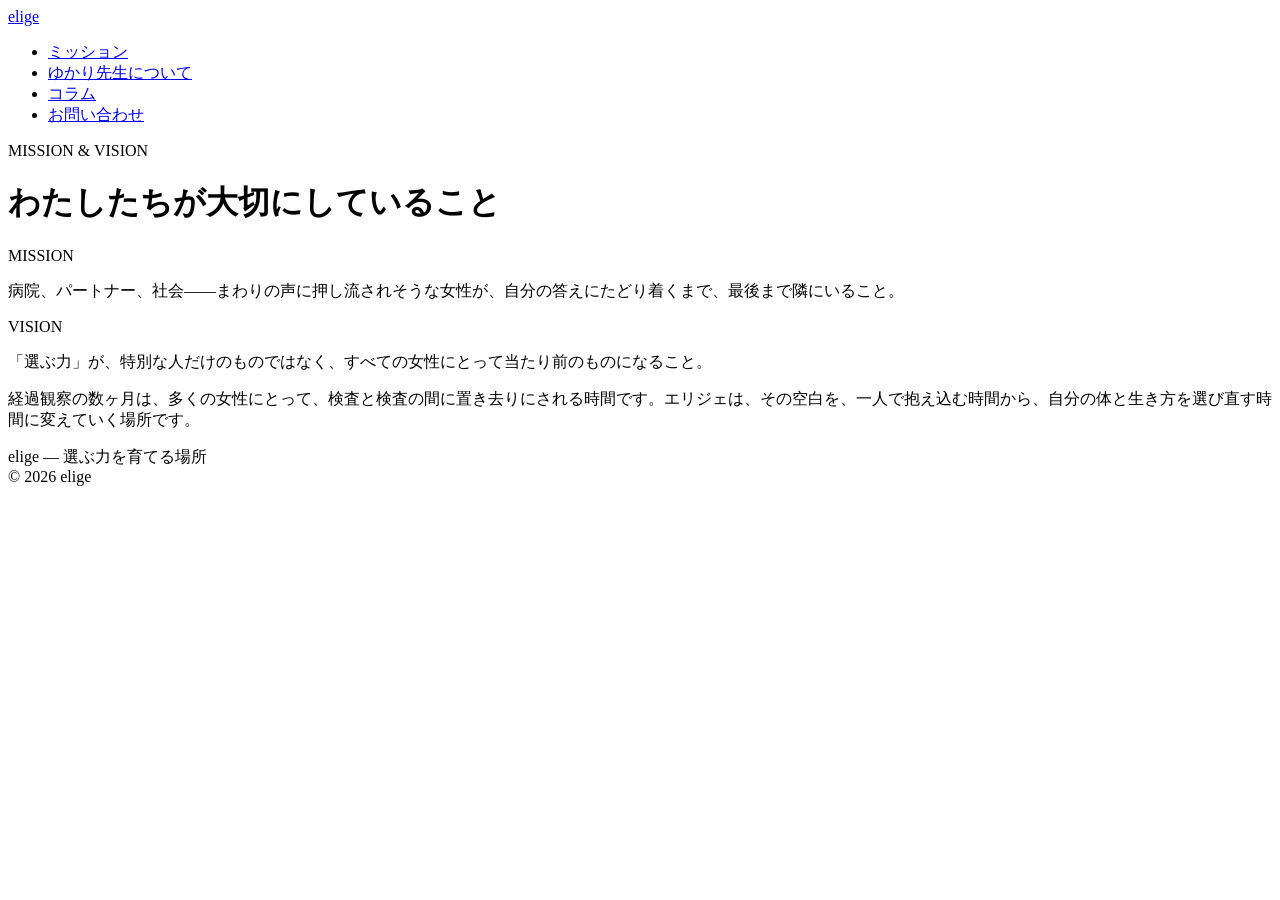
==== mission.html @ 47a7da78 "Add files via upload" ====
<!DOCTYPE html>
<html lang="ja">
<head>
<meta charset="UTF-8">
<meta name="viewport" content="width=device-width, initial-scale=1.0">
<title>ミッション・ビジョン | elige（エリジェ）</title>
<meta name="description" content="病院、パートナー、社会——まわりの声に押し流されそうな女性が、自分の答えにたどり着くまで、最後まで隣にいること。エリジェのミッションとビジョン。">

<link rel="preconnect" href="https://fonts.googleapis.com">
<link rel="preconnect" href="https://fonts.gstatic.com" crossorigin>
<link href="https://fonts.googleapis.com/css2?family=Cormorant+Garamond:ital,wght@0,500;1,500&family=Zen+Old+Mincho:wght@400;600&family=Noto+Sans+JP:wght@400;500&display=swap" rel="stylesheet">
<link rel="stylesheet" href="style.css">
</head>
<body>

<nav class="site-nav">
  <a href="index.html" class="logo">elige</a>
  <ul>
    <li><a href="mission.html">ミッション</a></li>
    <li><a href="about.html">ゆかり先生について</a></li>
    <li><a href="columns.html">コラム</a></li>
    <li><a href="contact.html">お問い合わせ</a></li>
  </ul>
</nav>

<header class="hero">
  <div class="eyebrow">MISSION &amp; VISION</div>
  <h1>わたしたちが大切にしていること</h1>
</header>

<section class="statement">
  <div class="rule"></div>
  <div class="pair">
    <div>
      <div class="label">MISSION</div>
      <p>病院、パートナー、社会——まわりの声に押し流されそうな女性が、自分の答えにたどり着くまで、最後まで隣にいること。</p>
    </div>
    <div>
      <div class="label">VISION</div>
      <p>「選ぶ力」が、特別な人だけのものではなく、すべての女性にとって当たり前のものになること。</p>
    </div>
  </div>
</section>

<section class="section">
  <p>経過観察の数ヶ月は、多くの女性にとって、検査と検査の間に置き去りにされる時間です。エリジェは、その空白を、一人で抱え込む時間から、自分の体と生き方を選び直す時間に変えていく場所です。</p>
</section>

<footer class="site-footer">
  <div class="wrap">
    <div class="tagline">elige — 選ぶ力を育てる場所</div>
    <div class="copy">© 2026 elige</div>
  </div>
</footer>

</body>
</html>
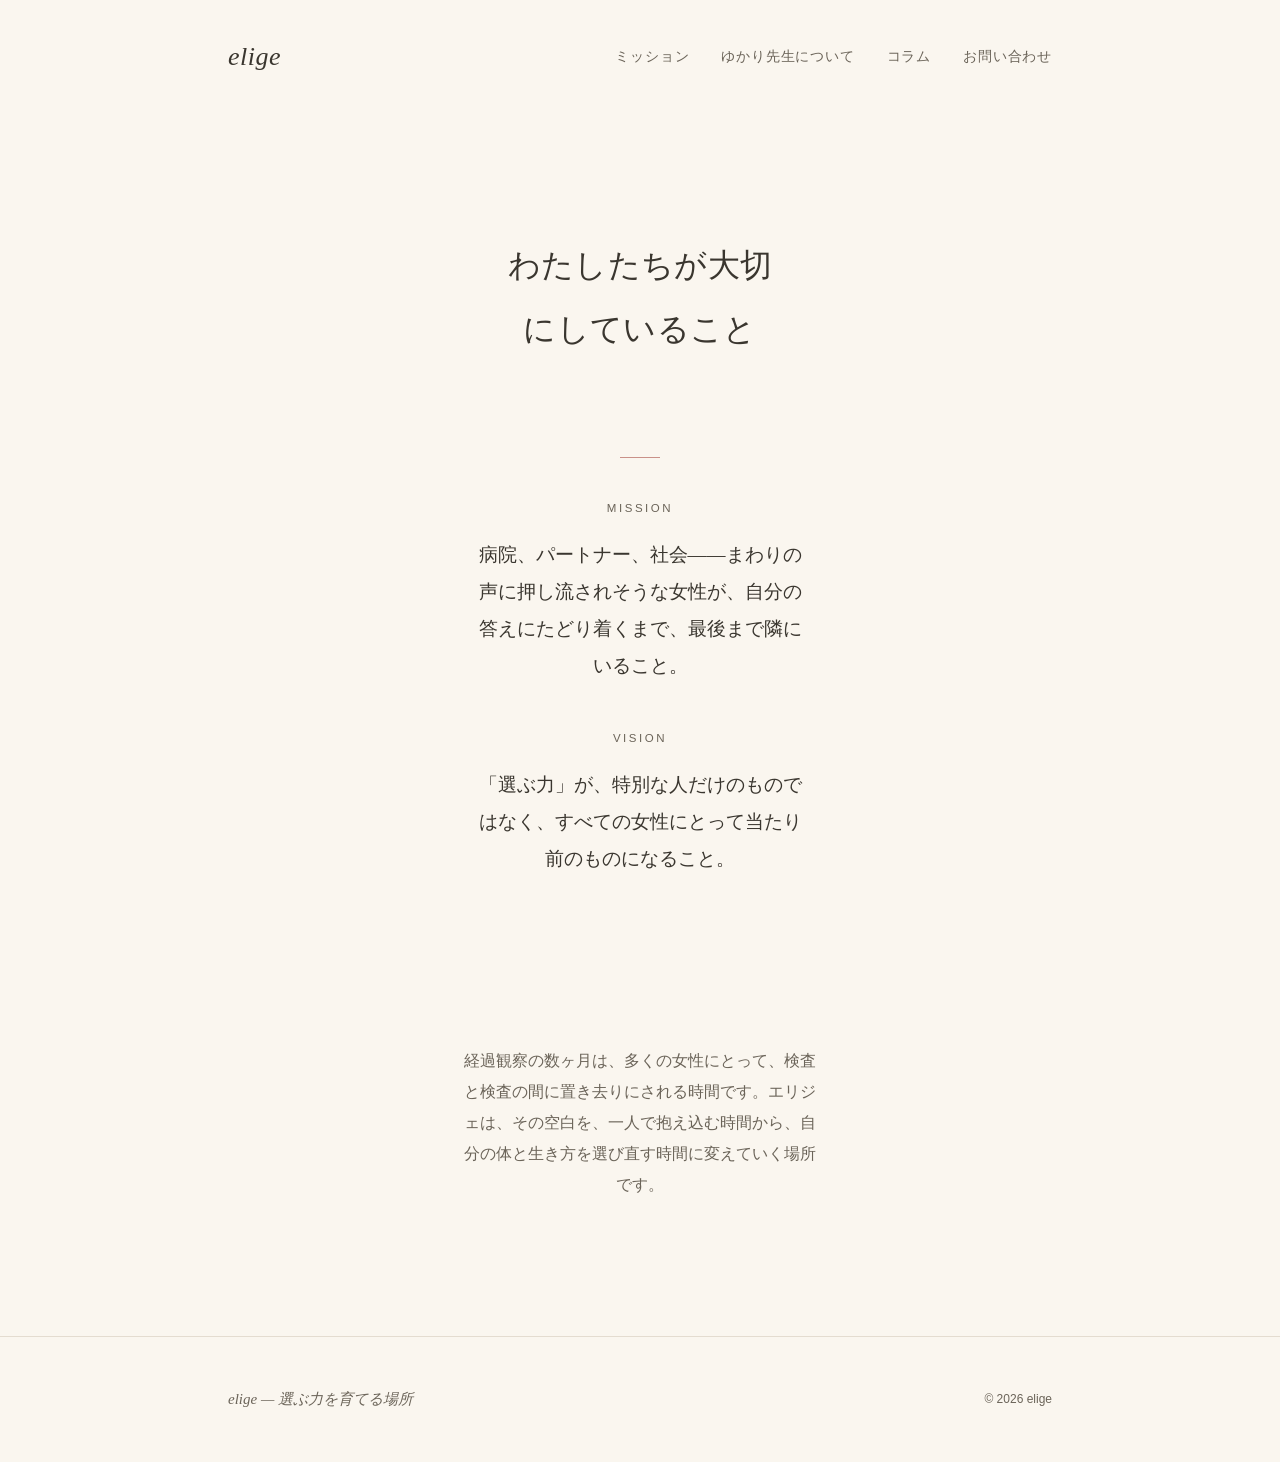
==== commit 25f7a28f: "Add files via upload" ====
--- a/mission.html
+++ b/mission.html
@@ -23,12 +23,11 @@
   </ul>
 </nav>
 
-<header class="hero">
-  <div class="eyebrow">MISSION &amp; VISION</div>
+<header class="hero" style="padding-bottom:48px;">
   <h1>わたしたちが大切にしていること</h1>
 </header>
 
-<section class="statement">
+<section class="statement" style="padding-top:8px;">
   <div class="rule"></div>
   <div class="pair">
     <div>
--- a/style.css
+++ b/style.css
@@ -0,0 +1,478 @@
+/* ==========================================================================
+   elige — shared styles
+   ========================================================================== */
+
+:root {
+  --cream: #FAF6EF;
+  --cream-deep: #F2EBDD;
+  --ink: #3A362F;
+  --ink-soft: #6B6459;
+  --rose: #C99189;
+  --rose-soft: #E9D3CC;
+  --sage: #8B9471;
+  --sage-deep: #5B6647;
+  --line: #E4DCD0;
+
+  --font-display: 'Cormorant Garamond', serif;
+  --font-body: 'Zen Old Mincho', serif;
+  --font-ui: 'Noto Sans JP', sans-serif;
+
+  --max-width: 880px;
+}
+
+* { box-sizing: border-box; }
+
+html { scroll-behavior: smooth; }
+
+body {
+  margin: 0;
+  background: var(--cream);
+  color: var(--ink);
+  font-family: var(--font-body);
+  font-size: 17px;
+  line-height: 1.9;
+  -webkit-font-smoothing: antialiased;
+}
+
+a { color: inherit; }
+
+img { max-width: 100%; display: block; }
+
+.wrap {
+  max-width: var(--max-width);
+  margin: 0 auto;
+  padding: 0 28px;
+}
+
+/* ---- Nav ---- */
+
+.site-nav {
+  display: flex;
+  align-items: center;
+  justify-content: space-between;
+  padding: 32px 28px;
+  max-width: var(--max-width);
+  margin: 0 auto;
+}
+
+.site-nav .logo {
+  font-family: var(--font-display);
+  font-style: italic;
+  font-size: 26px;
+  font-weight: 500;
+  letter-spacing: 0.02em;
+  text-decoration: none;
+  color: var(--ink);
+}
+
+.site-nav ul {
+  list-style: none;
+  display: flex;
+  gap: 32px;
+  margin: 0;
+  padding: 0;
+  font-family: var(--font-ui);
+  font-size: 13.5px;
+  letter-spacing: 0.06em;
+}
+
+.site-nav a { text-decoration: none; }
+.site-nav ul a { color: var(--ink-soft); transition: color .2s ease; }
+.site-nav ul a:hover { color: var(--rose); }
+
+/* ---- Hero ---- */
+
+.hero {
+  position: relative;
+  padding: 120px 28px 100px;
+  max-width: 640px;
+  margin: 0 auto;
+  text-align: center;
+}
+
+.hero .eyebrow {
+  font-family: var(--font-ui);
+  font-size: 11.5px;
+  letter-spacing: 0.24em;
+  color: var(--ink-soft);
+  margin-bottom: 40px;
+}
+
+.hero h1 {
+  font-family: var(--font-body);
+  font-weight: 500;
+  font-size: clamp(24px, 3.6vw, 32px);
+  line-height: 2;
+  margin: 0 auto 40px;
+  max-width: 17ch;
+  letter-spacing: 0.01em;
+}
+
+.hero h1 .accent { color: var(--rose); }
+
+.hero p.lede {
+  font-size: 15.5px;
+  color: var(--ink-soft);
+  max-width: 42ch;
+  margin: 0 auto 48px;
+  line-height: 2;
+}
+
+.tendril {
+  position: absolute;
+  right: 8px;
+  top: 8px;
+  width: 92px;
+  opacity: 0.4;
+}
+
+.top-illustration {
+  display: flex;
+  justify-content: center;
+  padding: 8px 0 12px;
+}
+.top-illustration svg { width: 180px; height: auto; }
+
+/* ---- Buttons ---- */
+
+.btn {
+  display: inline-flex;
+  align-items: center;
+  gap: 10px;
+  font-family: var(--font-ui);
+  font-size: 14px;
+  letter-spacing: 0.04em;
+  text-decoration: none;
+  padding: 15px 30px;
+  border-radius: 999px;
+  transition: transform .2s ease, box-shadow .2s ease;
+}
+
+.btn-primary {
+  background: var(--rose);
+  color: var(--cream);
+}
+.btn-primary:hover { transform: translateY(-1px); box-shadow: 0 8px 20px -8px rgba(201,145,137,0.6); }
+
+.btn-ghost {
+  border: 1px solid var(--ink);
+  color: var(--ink);
+}
+.btn-ghost:hover { background: var(--ink); color: var(--cream); }
+
+/* ---- Divider ---- */
+
+.divider {
+  display: flex;
+  justify-content: center;
+  padding: 8px 0 48px;
+}
+.divider svg { width: 64px; height: 24px; opacity: 0.5; }
+
+/* ---- Quiet statement block (replaces colored strip) ---- */
+
+.statement {
+  padding: 96px 28px;
+  max-width: 620px;
+  margin: 0 auto;
+  text-align: center;
+}
+.statement .rule {
+  width: 40px;
+  height: 1px;
+  background: var(--rose);
+  margin: 0 auto 40px;
+}
+.statement .pair {
+  display: grid;
+  gap: 44px;
+}
+.statement .label {
+  font-family: var(--font-ui);
+  font-size: 11.5px;
+  letter-spacing: 0.22em;
+  color: var(--ink-soft);
+  margin-bottom: 16px;
+}
+.statement p {
+  font-family: var(--font-body);
+  font-size: 19px;
+  line-height: 1.95;
+  color: var(--ink);
+  margin: 0 auto;
+  max-width: 34ch;
+}
+
+/* ---- Section ---- */
+
+.section {
+  padding: 72px 28px;
+  max-width: 640px;
+  margin: 0 auto;
+  text-align: center;
+}
+.section .label {
+  font-family: var(--font-ui);
+  font-size: 11.5px;
+  letter-spacing: 0.22em;
+  color: var(--ink-soft);
+  margin-bottom: 20px;
+}
+.section h2 {
+  font-family: var(--font-body);
+  font-weight: 500;
+  font-size: 23px;
+  line-height: 1.7;
+  margin: 0 0 28px;
+}
+.section p {
+  color: var(--ink-soft);
+  max-width: 46ch;
+  margin: 0 auto 24px;
+  font-size: 15.5px;
+  line-height: 2;
+}
+.section.left { text-align: left; }
+.section.left p { margin-left: 0; }
+
+/* ---- Columns list ---- */
+
+.col-grid {
+  display: grid;
+  grid-template-columns: repeat(3, 1fr);
+  gap: 24px;
+  text-align: left;
+  margin-top: 8px;
+}
+.col-card {
+  display: flex;
+  flex-direction: column;
+  border: 1px solid var(--line);
+  border-radius: 14px;
+  overflow: hidden;
+  text-decoration: none;
+  color: var(--ink);
+  transition: transform .2s ease, box-shadow .2s ease;
+  background: var(--cream);
+}
+.col-card:hover { transform: translateY(-3px); box-shadow: 0 16px 30px -18px rgba(58,54,47,0.25); }
+.col-card .thumb {
+  aspect-ratio: 4 / 3;
+  background: linear-gradient(135deg, var(--rose-soft) 0%, var(--cream-deep) 100%);
+  display: flex;
+  align-items: center;
+  justify-content: center;
+}
+.col-card .thumb svg { width: 34%; opacity: 0.55; }
+.col-card .body {
+  padding: 20px;
+  display: flex;
+  flex-direction: column;
+  gap: 10px;
+  flex: 1;
+}
+.col-card .date {
+  font-family: var(--font-ui);
+  font-size: 11px;
+  letter-spacing: 0.08em;
+  color: var(--ink-soft);
+}
+.col-card h3 {
+  font-family: var(--font-body);
+  font-weight: 500;
+  font-size: 16px;
+  line-height: 1.65;
+  margin: 0;
+  transition: color .2s ease;
+}
+.col-card:hover h3 { color: var(--rose); }
+.col-card p {
+  margin: 0;
+  font-size: 13px;
+  color: var(--ink-soft);
+  line-height: 1.75;
+}
+
+@media (max-width: 720px) {
+  .col-grid { grid-template-columns: repeat(2, 1fr); gap: 16px; }
+}
+@media (max-width: 480px) {
+  .col-grid { grid-template-columns: 1fr; }
+}
+
+/* ---- Footer ---- */
+
+.site-footer {
+  border-top: 1px solid var(--line);
+  padding: 48px 28px;
+  margin-top: 40px;
+}
+.site-footer .wrap {
+  display: flex;
+  justify-content: space-between;
+  align-items: center;
+  flex-wrap: wrap;
+  gap: 16px;
+}
+.site-footer .tagline {
+  font-family: var(--font-body);
+  font-style: italic;
+  font-size: 15px;
+  color: var(--ink-soft);
+}
+.site-footer .copy {
+  font-family: var(--font-ui);
+  font-size: 12px;
+  color: var(--ink-soft);
+}
+
+/* ---- Profile photo ---- */
+
+.profile-photo {
+  width: 200px;
+  height: 200px;
+  border-radius: 50%;
+  overflow: hidden;
+  margin: 0 auto 36px;
+  background: var(--cream-deep);
+}
+.profile-photo img {
+  width: 100%;
+  height: 100%;
+  object-fit: cover;
+  object-position: top center;
+  transform: scale(1.8);
+  transform-origin: 50% 8%;
+}
+
+/* ---- Column article ---- */
+
+.article-header {
+  padding: 96px 28px 32px;
+  max-width: 680px;
+  margin: 0 auto;
+}
+.article-header .back-link {
+  display: inline-block;
+  font-family: var(--font-ui);
+  font-size: 13px;
+  color: var(--ink-soft);
+  text-decoration: none;
+  margin-bottom: 28px;
+  transition: color .2s ease;
+}
+.article-header .back-link:hover { color: var(--rose); }
+.article-header .date {
+  font-family: var(--font-ui);
+  font-size: 12px;
+  letter-spacing: 0.1em;
+  color: var(--ink-soft);
+  margin-bottom: 16px;
+}
+.article-header h1 {
+  font-family: var(--font-body);
+  font-weight: 500;
+  font-size: clamp(24px, 3.4vw, 30px);
+  line-height: 1.75;
+  margin: 0;
+}
+
+.article-body {
+  max-width: 680px;
+  margin: 0 auto;
+  padding: 0 28px 96px;
+}
+.article-body p {
+  font-size: 16.5px;
+  line-height: 2;
+  color: var(--ink);
+  margin: 0 0 28px;
+}
+.article-body h2 {
+  font-family: var(--font-body);
+  font-weight: 500;
+  font-size: 20px;
+  line-height: 1.7;
+  margin: 56px 0 24px;
+}
+.article-body table {
+  width: 100%;
+  border-collapse: collapse;
+  margin: 32px 0 40px;
+  font-size: 14.5px;
+}
+.article-body th,
+.article-body td {
+  text-align: left;
+  padding: 14px 16px;
+  border-bottom: 1px solid var(--line);
+  line-height: 1.7;
+}
+.article-body th {
+  font-family: var(--font-ui);
+  font-size: 12px;
+  letter-spacing: 0.06em;
+  color: var(--ink-soft);
+  font-weight: 500;
+  width: 32%;
+}
+.article-cta {
+  text-align: center;
+  margin-top: 56px;
+  padding-top: 48px;
+  border-top: 1px solid var(--line);
+}
+.article-cta p {
+  color: var(--ink-soft);
+  font-size: 15px;
+  margin-bottom: 24px;
+}
+
+@media (max-width: 600px) {
+  .article-header { padding: 72px 20px 24px; }
+  .article-body { padding: 0 20px 64px; }
+  .article-body th { width: 40%; }
+}
+
+a:focus-visible, button:focus-visible {
+  outline: 2px solid var(--rose);
+  outline-offset: 3px;
+}
+
+@media (prefers-reduced-motion: reduce) {
+  * { transition: none !important; scroll-behavior: auto !important; }
+}
+
+/* ---- Mobile responsive ---- */
+
+@media (max-width: 600px) {
+  .site-nav {
+    flex-wrap: wrap;
+    gap: 16px 20px;
+    padding: 24px 20px;
+  }
+  .site-nav .logo img { height: 26px !important; }
+  .site-nav ul {
+    gap: 18px;
+    font-size: 12.5px;
+  }
+
+  .hero { padding: 72px 20px 64px; }
+  .hero .lede br { display: none; }
+
+  .section { padding: 56px 20px; }
+
+  .statement { padding: 64px 20px; }
+  .statement .pair { gap: 32px; }
+
+  .site-footer .wrap { flex-direction: column; align-items: flex-start; }
+
+  .profile-photo { width: 150px !important; height: 150px !important; }
+
+  .tendril { width: 64px; opacity: 0.3; }
+}
+
+@media (max-width: 380px) {
+  .site-nav ul { gap: 12px; font-size: 11.5px; }
+  .hero h1 { font-size: 22px; }
+}
